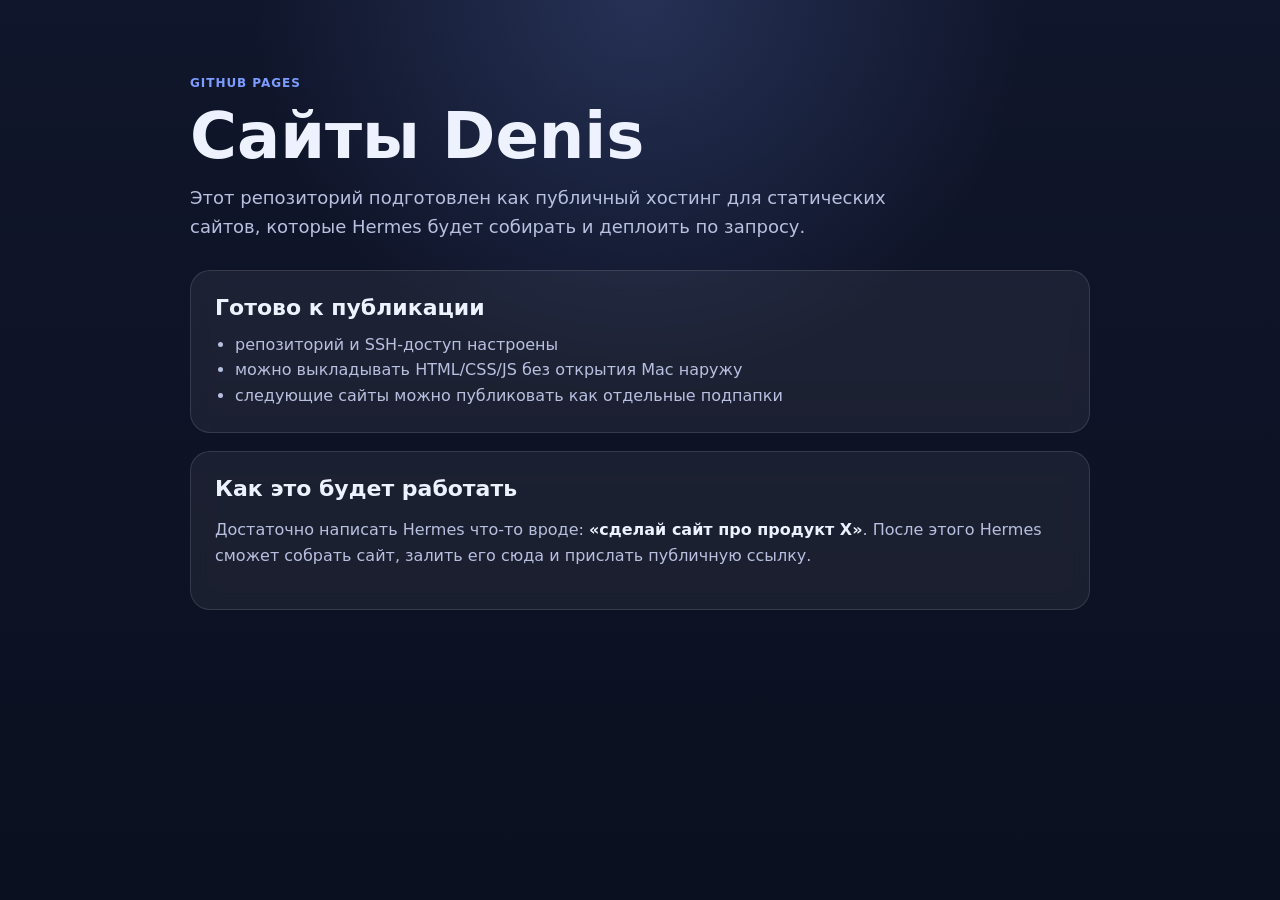
==== index.html @ 0bba0b33 "Bootstrap GitHub Pages site" ====
<!DOCTYPE html>
<html lang="ru">
<head>
  <meta charset="UTF-8" />
  <meta name="viewport" content="width=device-width, initial-scale=1.0" />
  <title>Denis Sites</title>
  <meta name="description" content="Публичные HTML-сайты, опубликованные Hermes через GitHub Pages." />
  <link rel="stylesheet" href="./styles.css" />
</head>
<body>
  <main class="wrap">
    <span class="eyebrow">GitHub Pages</span>
    <h1>Сайты Denis</h1>
    <p class="lead">Этот репозиторий подготовлен как публичный хостинг для статических сайтов, которые Hermes будет собирать и деплоить по запросу.</p>

    <section class="card">
      <h2>Готово к публикации</h2>
      <ul>
        <li>репозиторий и SSH-доступ настроены</li>
        <li>можно выкладывать HTML/CSS/JS без открытия Mac наружу</li>
        <li>следующие сайты можно публиковать как отдельные подпапки</li>
      </ul>
    </section>

    <section class="card">
      <h2>Как это будет работать</h2>
      <p>Достаточно написать Hermes что-то вроде: <strong>«сделай сайт про продукт X»</strong>. После этого Hermes сможет собрать сайт, залить его сюда и прислать публичную ссылку.</p>
    </section>
  </main>
</body>
</html>
---- styles.css ----
:root {
  color-scheme: dark;
  --bg: #0b1020;
  --panel: rgba(255,255,255,0.06);
  --border: rgba(255,255,255,0.12);
  --text: #eef2ff;
  --muted: #b8c0e0;
  --accent: #7c9cff;
}

* { box-sizing: border-box; }
html, body { margin: 0; padding: 0; }
body {
  font-family: Inter, ui-sans-serif, system-ui, -apple-system, BlinkMacSystemFont, "Segoe UI", sans-serif;
  background:
    radial-gradient(circle at top, rgba(124,156,255,0.2), transparent 35%),
    linear-gradient(180deg, #10162b 0%, var(--bg) 100%);
  color: var(--text);
  min-height: 100vh;
}
.wrap {
  width: min(900px, calc(100% - 32px));
  margin: 0 auto;
  padding: 72px 0;
}
.eyebrow {
  display: inline-block;
  color: var(--accent);
  letter-spacing: .08em;
  text-transform: uppercase;
  font-size: 12px;
  font-weight: 700;
  margin-bottom: 14px;
}
h1 {
  margin: 0 0 16px;
  font-size: clamp(36px, 7vw, 64px);
  line-height: 1;
}
.lead {
  color: var(--muted);
  font-size: 18px;
  line-height: 1.6;
  margin: 0 0 28px;
  max-width: 720px;
}
.card {
  background: var(--panel);
  border: 1px solid var(--border);
  border-radius: 20px;
  padding: 24px;
  margin-top: 18px;
  backdrop-filter: blur(10px);
}
.card h2 {
  margin: 0 0 12px;
  font-size: 22px;
}
.card p, .card li {
  color: var(--muted);
  line-height: 1.6;
}
ul { margin: 0; padding-left: 20px; }
strong { color: var(--text); }
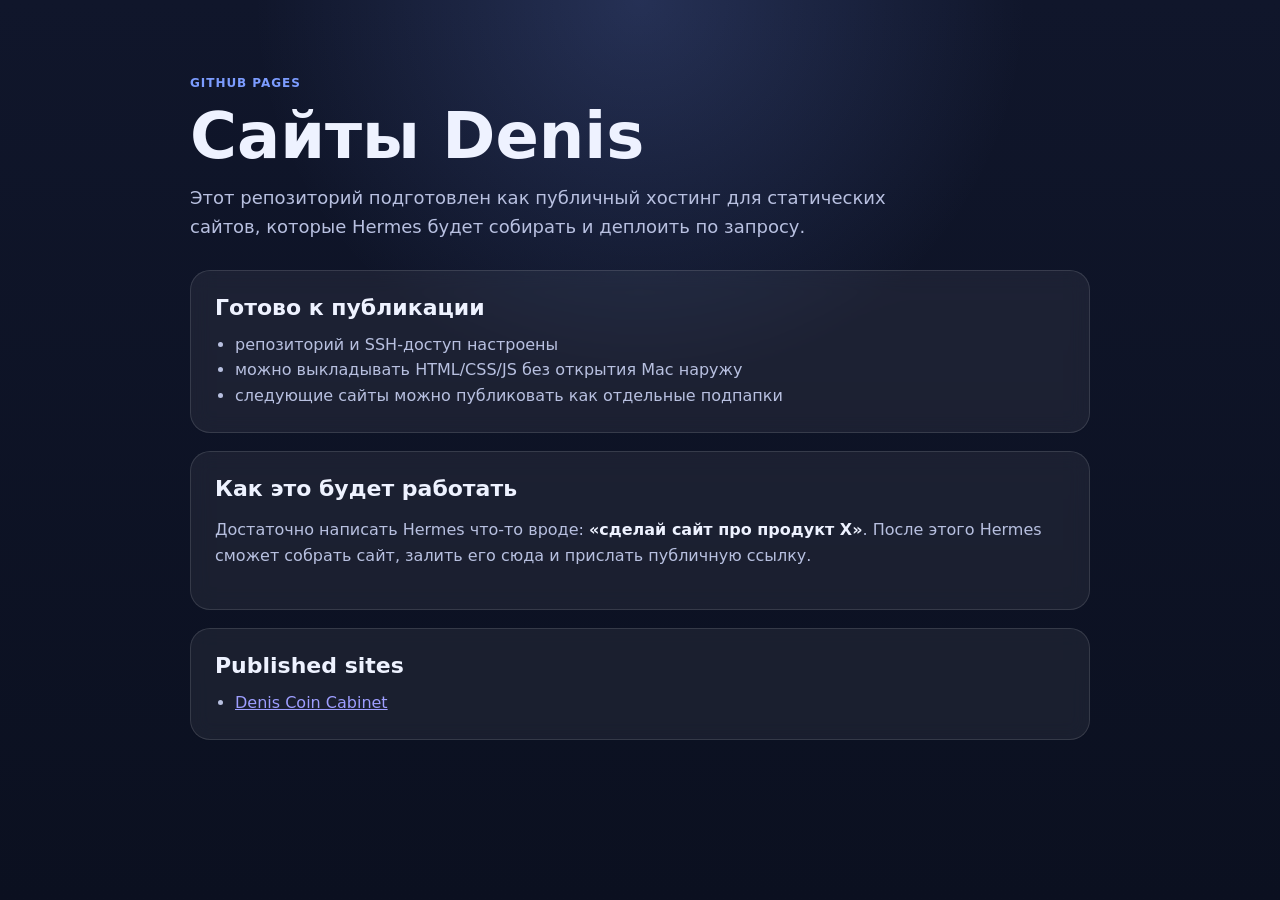
==== commit 2a9c96bf: "Deploy Denis Coin Cabinet site" ====
--- a/index.html
+++ b/index.html
@@ -26,6 +26,13 @@
       <h2>Как это будет работать</h2>
       <p>Достаточно написать Hermes что-то вроде: <strong>«сделай сайт про продукт X»</strong>. После этого Hermes сможет собрать сайт, залить его сюда и прислать публичную ссылку.</p>
     </section>
+
+    <section class="card">
+      <h2>Published sites</h2>
+      <ul>
+        <li><a href="./coin-cabinet/">Denis Coin Cabinet</a></li>
+      </ul>
+    </section>
   </main>
 </body>
 </html>
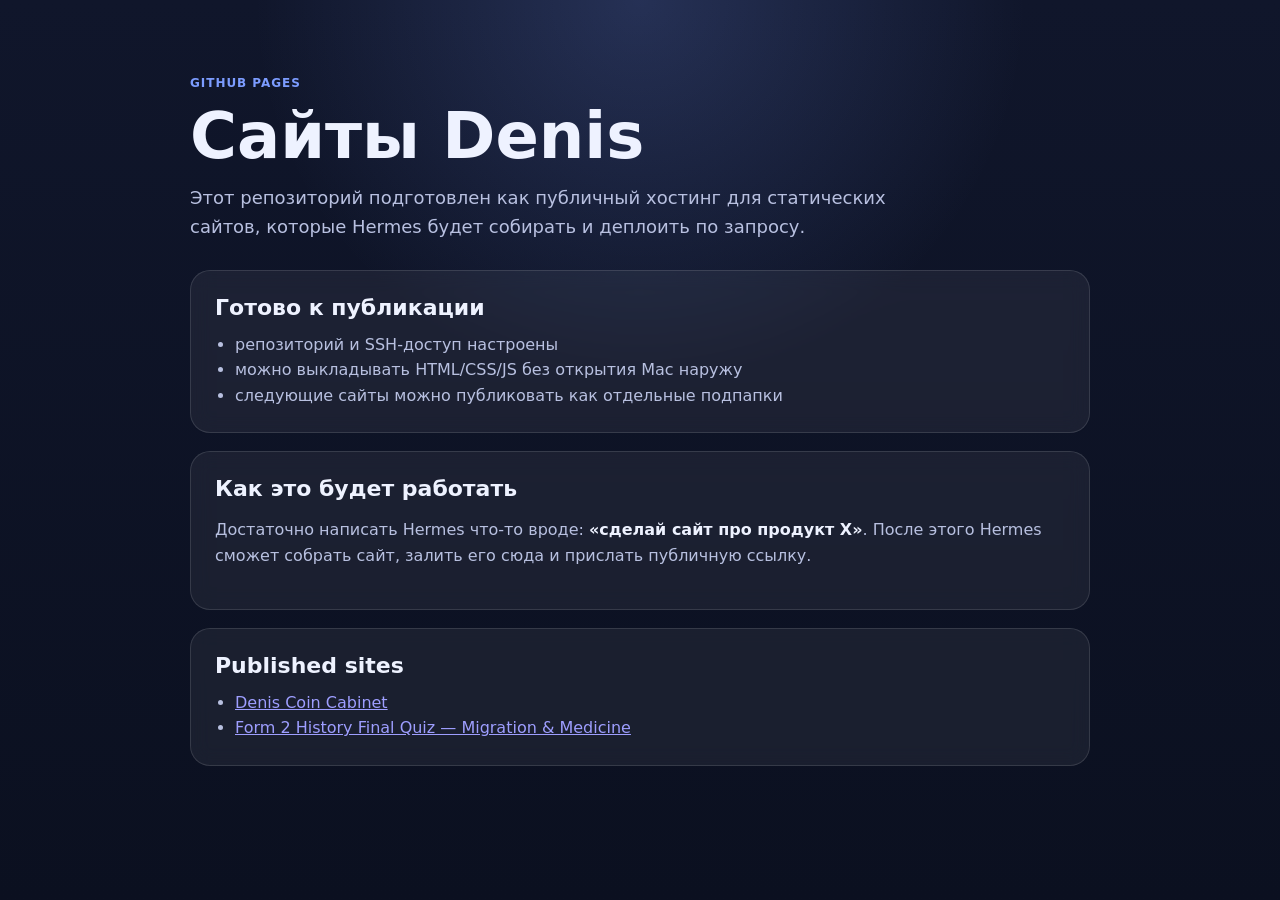
==== commit d576ea45: "Add Form 2 history final quiz site" ====
--- a/index.html
+++ b/index.html
@@ -31,6 +31,7 @@
       <h2>Published sites</h2>
       <ul>
         <li><a href="./coin-cabinet/">Denis Coin Cabinet</a></li>
+        <li><a href="./form2-history-final-quiz/">Form 2 History Final Quiz — Migration &amp; Medicine</a></li>
       </ul>
     </section>
   </main>
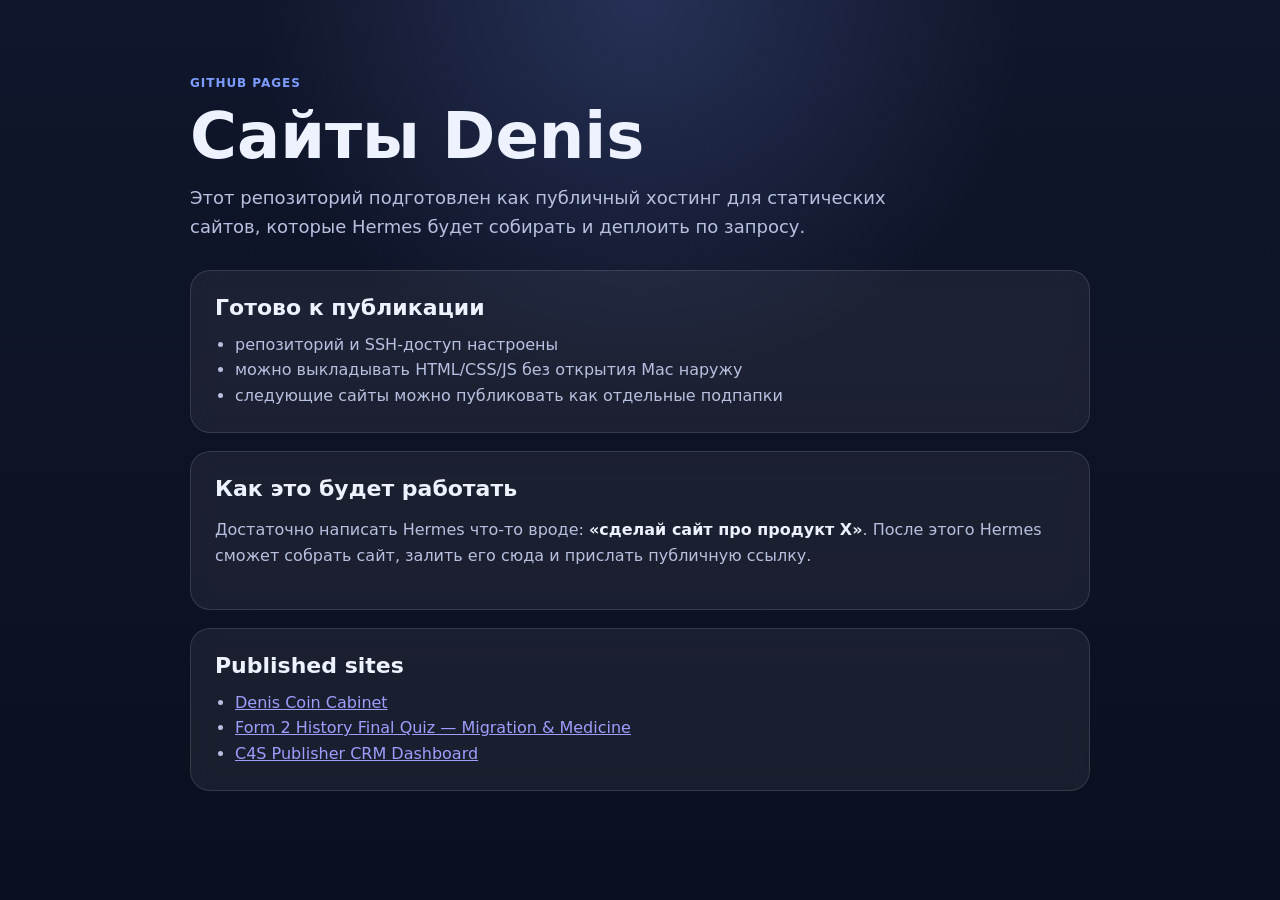
==== commit 7a01513f: "Publish C4S publisher CRM dashboard" ====
--- a/index.html
+++ b/index.html
@@ -32,6 +32,7 @@
       <ul>
         <li><a href="./coin-cabinet/">Denis Coin Cabinet</a></li>
         <li><a href="./form2-history-final-quiz/">Form 2 History Final Quiz — Migration &amp; Medicine</a></li>
+        <li><a href="./c4s-publisher-dashboard/">C4S Publisher CRM Dashboard</a></li>
       </ul>
     </section>
   </main>
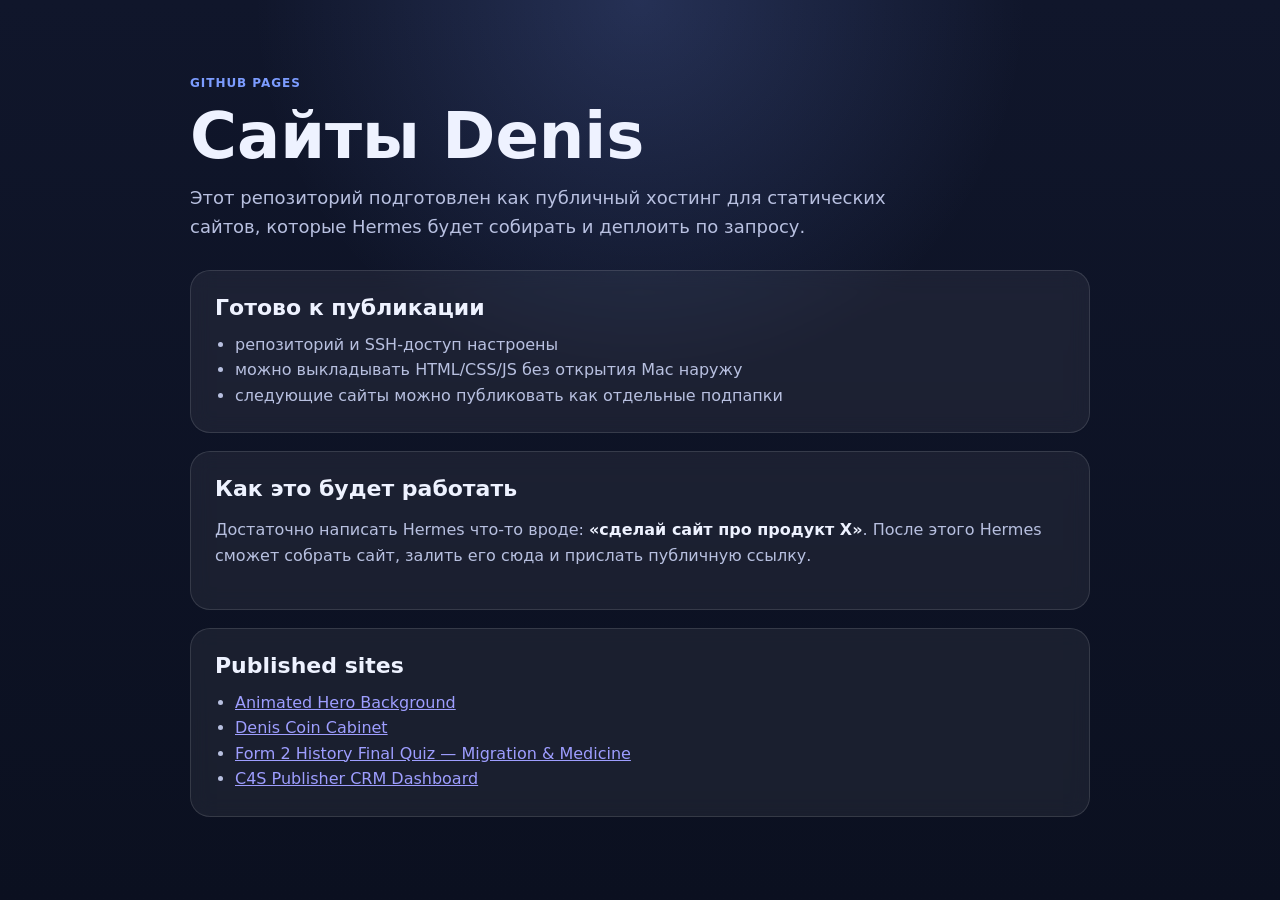
==== commit c5ed8a29: "Add animated hero background demo" ====
--- a/index.html
+++ b/index.html
@@ -30,9 +30,10 @@
     <section class="card">
       <h2>Published sites</h2>
       <ul>
+        <li><a href="./animated-hero-background/">Animated Hero Background</a></li>
         <li><a href="./coin-cabinet/">Denis Coin Cabinet</a></li>
         <li><a href="./form2-history-final-quiz/">Form 2 History Final Quiz — Migration &amp; Medicine</a></li>
-        <li><a href="./c4s-publisher-dashboard/">C4S Publisher CRM Dashboard</a></li>
+        <li><a href="./c4s/">C4S Publisher CRM Dashboard</a></li>
       </ul>
     </section>
   </main>
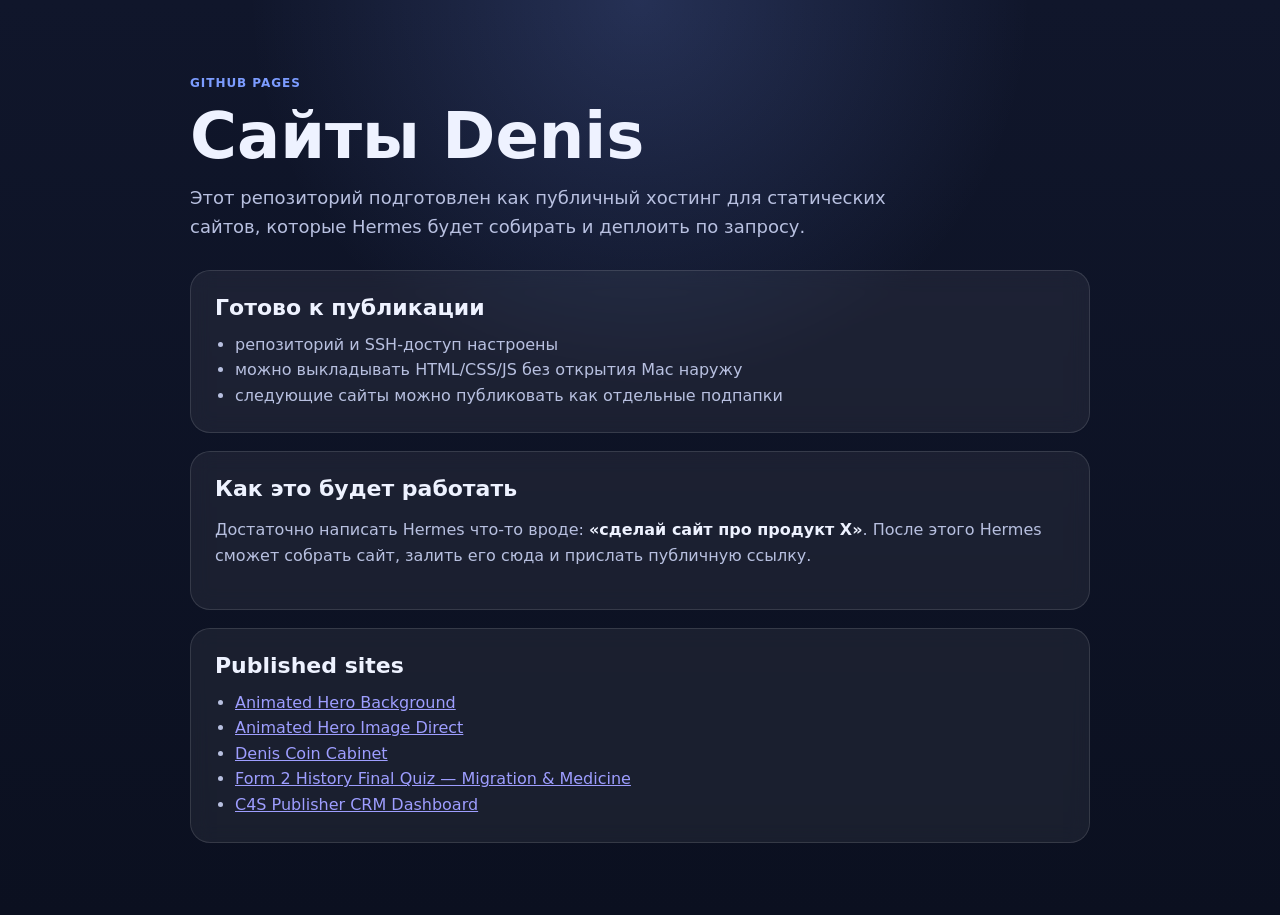
==== commit a4ce9b61: "Add direct-image hero animation demo" ====
--- a/index.html
+++ b/index.html
@@ -31,6 +31,7 @@
       <h2>Published sites</h2>
       <ul>
         <li><a href="./animated-hero-background/">Animated Hero Background</a></li>
+        <li><a href="./animated-hero-image-direct/">Animated Hero Image Direct</a></li>
         <li><a href="./coin-cabinet/">Denis Coin Cabinet</a></li>
         <li><a href="./form2-history-final-quiz/">Form 2 History Final Quiz — Migration &amp; Medicine</a></li>
         <li><a href="./c4s/">C4S Publisher CRM Dashboard</a></li>
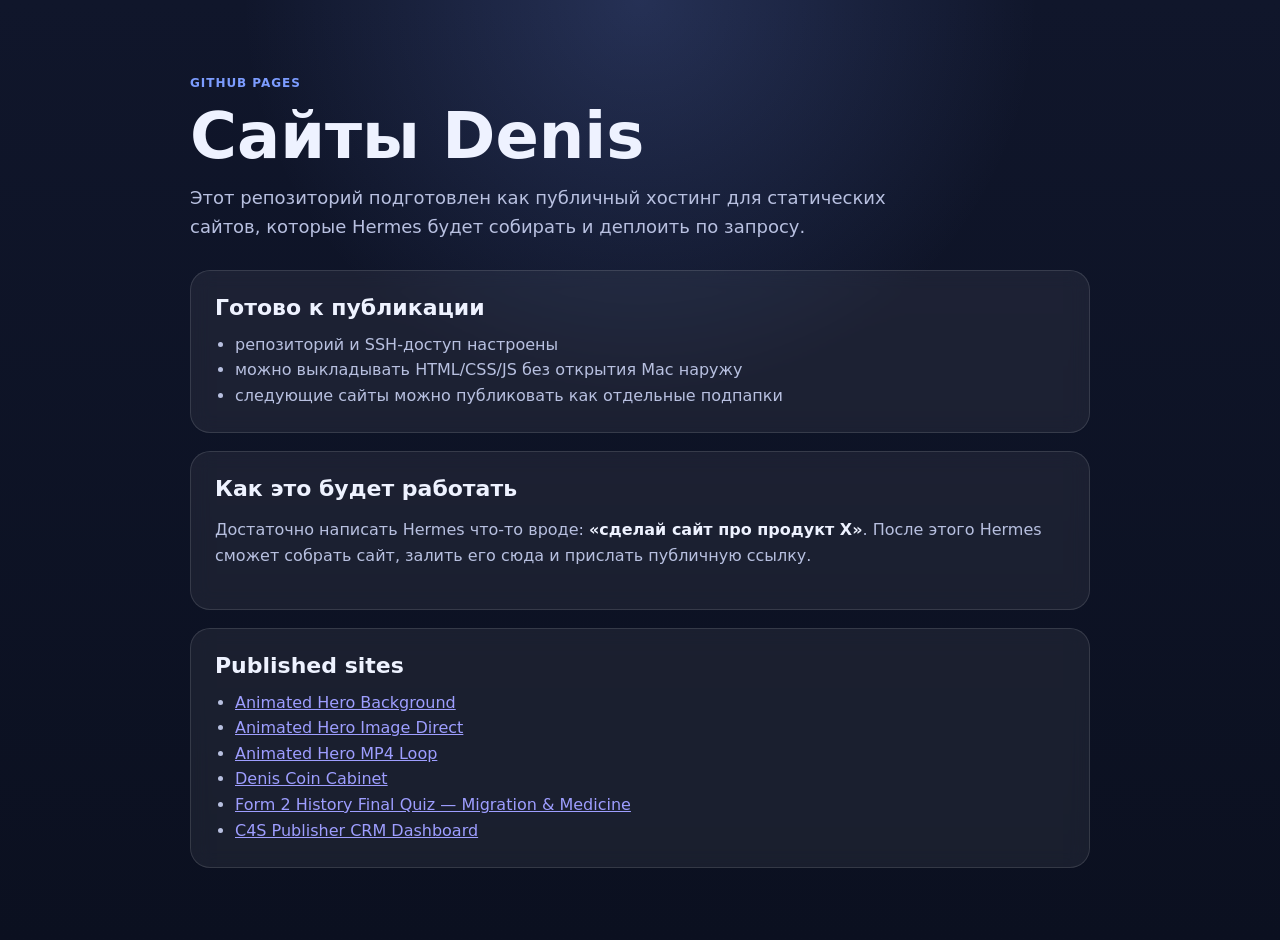
==== commit 3d6d1d73: "Add MP4 hero loop demo" ====
--- a/index.html
+++ b/index.html
@@ -32,6 +32,7 @@
       <ul>
         <li><a href="./animated-hero-background/">Animated Hero Background</a></li>
         <li><a href="./animated-hero-image-direct/">Animated Hero Image Direct</a></li>
+        <li><a href="./animated-hero-mp4/">Animated Hero MP4 Loop</a></li>
         <li><a href="./coin-cabinet/">Denis Coin Cabinet</a></li>
         <li><a href="./form2-history-final-quiz/">Form 2 History Final Quiz — Migration &amp; Medicine</a></li>
         <li><a href="./c4s/">C4S Publisher CRM Dashboard</a></li>
